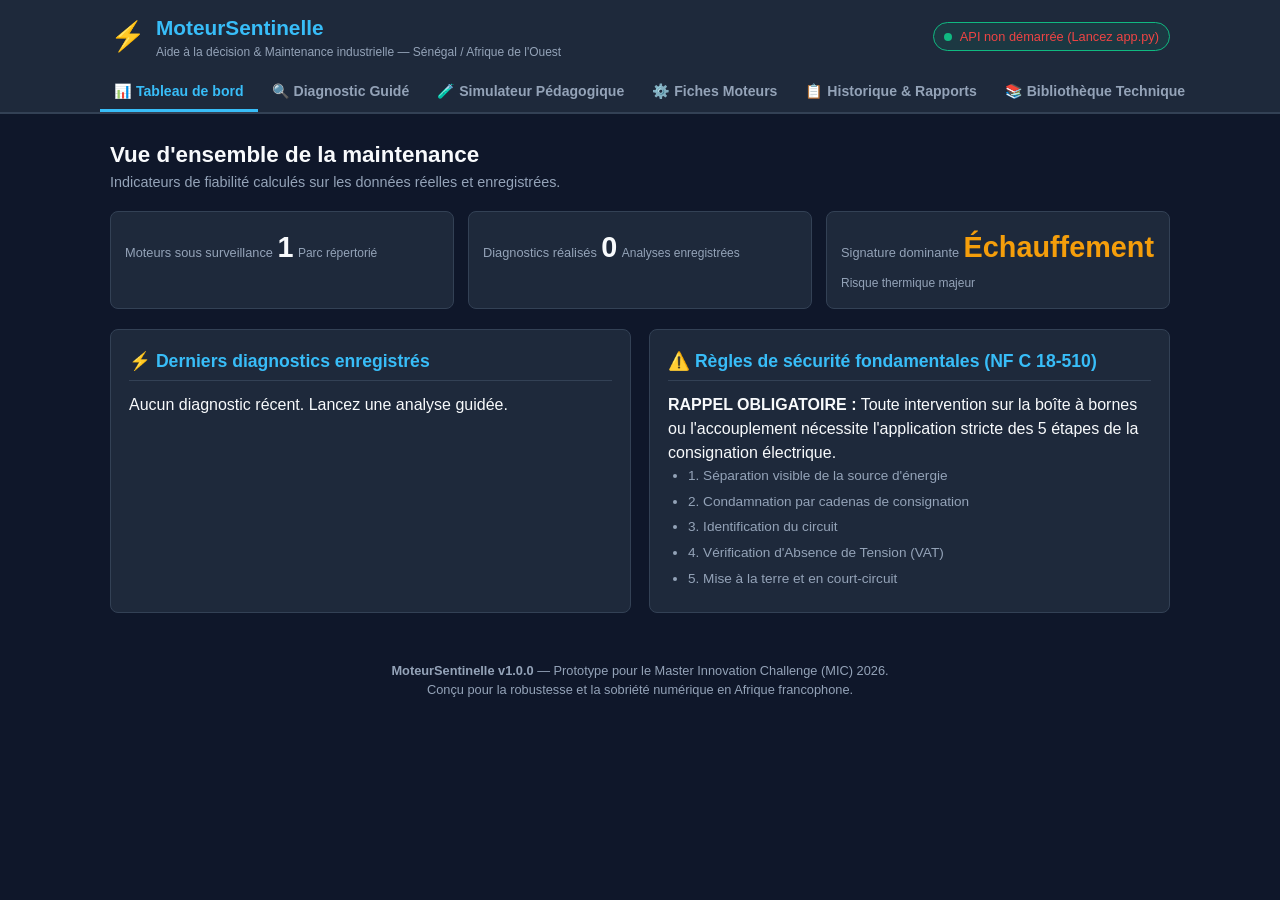
==== frontend/index.html @ 24380b81 "Initial MoteurSentinelle project setup Co-authored-by: Copilot <223556219+Copilot@users.noreply.gith" ====
<!DOCTYPE html>
<html lang="fr">
<head>
    <meta charset="UTF-8">
    <meta name="viewport" content="width=device-width, initial-scale=1.0">
    <title>MoteurSentinelle — Diagnostic Électromécanique & Fiabilité</title>
    <link rel="stylesheet" href="css/style.css">
</head>
<body>
    <header class="app-header">
        <div class="header-container">
            <div class="brand">
                <span class="brand-icon">⚡</span>
                <div class="brand-text">
                    <h1>MoteurSentinelle</h1>
                    <span class="badge-sub">Aide à la décision & Maintenance industrielle — Sénégal / Afrique de l'Ouest</span>
                </div>
            </div>
            <div class="system-status" id="system-status">
                <span class="status-indicator"></span>
                <span id="status-text">Mode Autonome</span>
            </div>
        </div>
        <nav class="nav-bar">
            <button class="nav-btn active" data-tab="tab-dashboard">📊 Tableau de bord</button>
            <button class="nav-btn" data-tab="tab-diagnostic">🔍 Diagnostic Guidé</button>
            <button class="nav-btn" data-tab="tab-simulator">🧪 Simulateur Pédagogique</button>
            <button class="nav-btn" data-tab="tab-motors">⚙️ Fiches Moteurs</button>
            <button class="nav-btn" data-tab="tab-history">📋 Historique & Rapports</button>
            <button class="nav-btn" data-tab="tab-knowledge">📚 Bibliothèque Technique</button>
        </nav>
    </header>

    <main class="main-content">
        <!-- TAB 1 : DASHBOARD -->
        <section id="tab-dashboard" class="tab-pane active">
            <div class="section-title">
                <h2>Vue d'ensemble de la maintenance</h2>
                <p>Indicateurs de fiabilité calculés sur les données réelles et enregistrées.</p>
            </div>
            <div class="kpi-grid">
                <div class="kpi-card">
                    <span class="kpi-title">Moteurs sous surveillance</span>
                    <span class="kpi-value" id="kpi-motors">1</span>
                    <span class="kpi-hint">Parc répertorié</span>
                </div>
                <div class="kpi-card">
                    <span class="kpi-title">Diagnostics réalisés</span>
                    <span class="kpi-value" id="kpi-diags">0</span>
                    <span class="kpi-hint">Analyses enregistrées</span>
                </div>
                <div class="kpi-card alert-card">
                    <span class="kpi-title">Signature dominante</span>
                    <span class="kpi-value kpi-highlight" id="kpi-symptom">Échauffement</span>
                    <span class="kpi-hint">Risque thermique majeur</span>
                </div>
            </div>

            <div class="dashboard-columns">
                <div class="card">
                    <h3>⚡ Derniers diagnostics enregistrés</h3>
                    <div id="dashboard-recent-diags" class="list-container">
                        <p class="empty-state">Aucun diagnostic récent. Lancez une analyse guidée.</p>
                    </div>
                </div>
                <div class="card">
                    <h3>⚠️ Règles de sécurité fondamentales (NF C 18-510)</h3>
                    <div class="safety-banner">
                        <p><strong>RAPPEL OBLIGATOIRE :</strong> Toute intervention sur la boîte à bornes ou l'accouplement nécessite l'application stricte des 5 étapes de la consignation électrique.</p>
                        <ul class="clean-list">
                            <li>1. Séparation visible de la source d'énergie</li>
                            <li>2. Condamnation par cadenas de consignation</li>
                            <li>3. Identification du circuit</li>
                            <li>4. Vérification d'Absence de Tension (VAT)</li>
                            <li>5. Mise à la terre et en court-circuit</li>
                        </ul>
                    </div>
                </div>
            </div>
        </section>

        <!-- TAB 2 : DIAGNOSTIC GUIDÉ -->
        <section id="tab-diagnostic" class="tab-pane">
            <div class="section-title">
                <h2>Parcours de Diagnostic Méthodique</h2>
                <p>Analyse explicable par moteur de règles déterministe.</p>
            </div>

            <div class="card">
                <h3>1. Moteur & Technicien</h3>
                <div class="form-grid">
                    <div class="form-group">
                        <label>Moteur à diagnostiquer :</label>
                        <select id="diag-motor-select" class="form-control">
                            <option value="MOT-SN-001">MOT-SN-001 — Broyeur Principal Rufisque (11 kW - 400V)</option>
                        </select>
                    </div>
                    <div class="form-group">
                        <label>Nom du technicien :</label>
                        <input type="text" id="diag-tech-name" class="form-control" value="Technicien Atelier">
                    </div>
                </div>

                <h3>2. Symptômes directement observés</h3>
                <div class="checkbox-grid">
                    <label class="check-item"><input type="checkbox" name="symptom" value="echauffement_anormal"> 🔥 Échauffement anormal carcasse</label>
                    <label class="check-item"><input type="checkbox" name="symptom" value="vibration_excessive"> 📳 Vibrations anormales</label>
                    <label class="check-item"><input type="checkbox" name="symptom" value="bruit_anormal"> 🔊 Bruit de roulement / frottement</label>
                    <label class="check-item"><input type="checkbox" name="symptom" value="grognement"> ⚡ Grognement électromagnétique (100 Hz)</label>
                    <label class="check-item"><input type="checkbox" name="symptom" value="declenchement_protection"> 🛑 Déclenchement disjoncteur / thermique</label>
                    <label class="check-item"><input type="checkbox" name="symptom" value="odeur_brule"> ♨️ Odeur d'isolant brûlé</label>
                </div>

                <h3>3. Contexte opérationnel</h3>
                <div class="checkbox-grid">
                    <label class="check-item"><input type="checkbox" id="ctx-capot-obstrue"> 💨 Capot / ailettes très empoussiérés</label>
                    <label class="check-item"><input type="checkbox" id="ctx-charge-bloquee"> ⚙️ Point dur sur la machine entraînée</label>
                    <label class="check-item"><input type="checkbox" id="ctx-reseau-instable"> ⚡ Réseau électrique sujet aux baisses de tension</label>
                    <label class="check-item"><input type="checkbox" id="ctx-manque-graissage"> 🛢️ Roulements non graissés depuis > 6 mois</label>
                </div>

                <button type="button" class="btn btn-primary" id="btn-run-diag" style="margin-top:15px;">Lancer l'analyse explicable 🔍</button>
            </div>

            <div id="diagnostic-results-container" class="card hidden">
                <!-- Rempli par JavaScript -->
            </div>
        </section>

        <!-- TAB 3 : SIMULATEUR PÉDAGOGIQUE -->
        <section id="tab-simulator" class="tab-pane">
            <div class="section-title">
                <h2>Simulateur Électromécanique Pédagogique</h2>
                <p>Comprendre la signature physique des pannes courantes. <span class="tag-warning">SIMULÉES — NON ISSUES DE MESURES RÉELLES</span></p>
            </div>

            <div class="simulator-layout">
                <div class="card sim-controls">
                    <h3>Sélection du scénario didactique</h3>
                    <div class="form-group">
                        <label for="sim-scenario-select">Scénario de panne :</label>
                        <select id="sim-scenario-select" class="form-control">
                            <option value="nominal">1. Fonctionnement Nominal Normal</option>
                            <option value="surcharge">2. Surcharge Mécanique Progressive</option>
                            <option value="ventilation">3. Défaut de Ventilation / Encrassement</option>
                            <option value="roulement">4. Dégradation Mécanique de Roulement</option>
                            <option value="desequilibre">5. Déséquilibre de Tension Triphasée</option>
                        </select>
                    </div>
                    <button type="button" class="btn btn-primary btn-block" id="btn-simulate">Exécuter la simulation</button>
                </div>

                <div class="card sim-outputs">
                    <h3>Indicateurs Physiques Didactiques</h3>
                    <div class="metrics-row">
                        <div class="metric-box">
                            <span class="metric-label">Courant de ligne</span>
                            <span class="metric-val" id="sim-val-current">-- A</span>
                        </div>
                        <div class="metric-box">
                            <span class="metric-label">Vitesse rotorique</span>
                            <span class="metric-val" id="sim-val-speed">-- tr/min</span>
                        </div>
                        <div class="metric-box">
                            <span class="metric-label">Température carcasse</span>
                            <span class="metric-val" id="sim-val-temp">-- °C</span>
                        </div>
                        <div class="metric-box">
                            <span class="metric-label">Vibration globale RMS</span>
                            <span class="metric-val" id="sim-val-vib">-- mm/s</span>
                        </div>
                    </div>
                    <div class="sim-explanation-box">
                        <h4>Interprétation Pédagogique</h4>
                        <p id="sim-explanation-text">Sélectionnez un scénario pour visualiser le comportement électromécanique attendu.</p>
                    </div>
                </div>
            </div>
        </section>

        <!-- TAB 4 : FICHES MOTEURS -->
        <section id="tab-motors" class="tab-pane">
            <div class="section-title">
                <h2>Fiches Techniques Moteurs</h2>
                <p>Inventaire du parc électromécanique et caractéristiques de plaque signalétique.</p>
            </div>
            <div class="card">
                <h3>Parc moteurs enregistré</h3>
                <div id="motors-list-container" class="table-responsive"></div>
            </div>
        </section>

        <!-- TAB 5 : HISTORIQUE -->
        <section id="tab-history" class="tab-pane">
            <div class="section-title">
                <h2>Historique des Diagnostics & Rapports Techniques</h2>
                <p>Traçabilité des anomalies et génération de fiches imprimables.</p>
            </div>
            <div class="card">
                <div id="history-table-container" class="table-responsive"></div>
            </div>
        </section>

        <!-- TAB 6 : BIBLIOTHÈQUE TECHNIQUE -->
        <section id="tab-knowledge" class="tab-pane">
            <div class="section-title">
                <h2>Bibliothèque Technique & Didactique</h2>
                <p>Guides de maintenance, sécurité et diagnostic des moteurs asynchrones triphasés.</p>
            </div>
            <div class="knowledge-grid">
                <div class="knowledge-card">
                    <span class="knowledge-tag">Sécurité Électrique</span>
                    <h4>Consignation en 5 Étapes (NF C 18-510)</h4>
                    <p>Procédure obligatoire : 1. Séparation, 2. Condamnation par cadenas, 3. Identification, 4. VAT avec vérificateur normalisé, 5. Mise à la terre.</p>
                </div>
                <div class="knowledge-card">
                    <span class="knowledge-tag">Diagnostic Thermique</span>
                    <h4>Échauffement & Classes d'Isolation</h4>
                    <p>Classe F : échauffement admissible de 105 K. Toute hausse de 10°C au-delà de la limite divise par deux la durée de vie du vernis isolant.</p>
                </div>
                <div class="knowledge-card">
                    <span class="knowledge-tag">Analyse Vibratoire</span>
                    <h4>Norme ISO 10816-3</h4>
                    <p>Pour moteurs 15 à 75 kW sur massif rigide : Zone A (<1.4 mm/s), Zone B (bon, 1.4 à 2.8 mm/s), Zone C (alerte, 2.8 à 4.5 mm/s), Zone D (danger, >4.5 mm/s).</p>
                </div>
            </div>
        </section>
    </main>

    <footer class="app-footer">
        <p><strong>MoteurSentinelle v1.0.0</strong> — Prototype pour le Master Innovation Challenge (MIC) 2026.</p>
        <p>Conçu pour la robustesse et la sobriété numérique en Afrique francophone.</p>
    </footer>

    <script src="js/api.js"></script>
    <script src="js/app.js"></script>
</body>
</html>
---- frontend/css/style.css ----
:root {
    --bg-primary: #0f172a;
    --bg-secondary: #1e293b;
    --border-color: #334155;
    --text-primary: #f8fafc;
    --text-secondary: #94a3b8;
    --accent-blue: #38bdf8;
    --accent-warning: #f59e0b;
    --accent-danger: #ef4444;
    --accent-success: #10b981;
}

* { box-sizing: border-box; margin: 0; padding: 0; font-family: -apple-system, BlinkMacSystemFont, "Segoe UI", Roboto, sans-serif; }

body {
    background-color: var(--bg-primary);
    color: var(--text-primary);
    line-height: 1.5;
    padding-bottom: 40px;
}

.app-header {
    background-color: var(--bg-secondary);
    border-bottom: 2px solid var(--border-color);
    position: sticky;
    top: 0;
    z-index: 100;
}

.header-container {
    max-width: 1100px;
    margin: 0 auto;
    padding: 12px 20px;
    display: flex;
    justify-content: space-between;
    align-items: center;
}

.brand { display: flex; align-items: center; gap: 10px; }
.brand-icon { font-size: 1.8rem; }
.brand-text h1 { font-size: 1.3rem; color: var(--accent-blue); }
.badge-sub { font-size: 0.75rem; color: var(--text-secondary); display: block; }

.system-status {
    display: flex;
    align-items: center;
    gap: 8px;
    font-size: 0.8rem;
    background: rgba(16, 185, 129, 0.1);
    color: var(--accent-success);
    padding: 4px 10px;
    border-radius: 20px;
    border: 1px solid var(--accent-success);
}
.status-indicator { width: 8px; height: 8px; border-radius: 50%; background: var(--accent-success); }

.nav-bar { max-width: 1100px; margin: 0 auto; display: flex; overflow-x: auto; padding: 0 10px; }
.nav-btn {
    background: none; border: none; color: var(--text-secondary); padding: 10px 14px;
    font-size: 0.88rem; font-weight: 600; cursor: pointer; white-space: nowrap;
    border-bottom: 3px solid transparent; transition: all 0.2s;
}
.nav-btn.active { color: var(--accent-blue); border-bottom-color: var(--accent-blue); }

.main-content { max-width: 1100px; margin: 24px auto; padding: 0 20px; }
.tab-pane { display: none; }
.tab-pane.active { display: block; }

.section-title { margin-bottom: 18px; }
.section-title h2 { font-size: 1.4rem; color: var(--text-primary); }
.section-title p { color: var(--text-secondary); font-size: 0.9rem; }

.card {
    background-color: var(--bg-secondary);
    border: 1px solid var(--border-color);
    border-radius: 8px;
    padding: 18px;
    margin-bottom: 18px;
}
.card h3 {
    font-size: 1.1rem; margin-bottom: 12px; color: var(--accent-blue);
    border-bottom: 1px solid var(--border-color); padding-bottom: 6px;
}

.kpi-grid { display: grid; grid-template-columns: repeat(auto-fit, minmax(200px, 1fr)); gap: 14px; margin-bottom: 20px; }
.kpi-card { background: var(--bg-secondary); border: 1px solid var(--border-color); border-radius: 8px; padding: 14px; }
.kpi-title { font-size: 0.8rem; color: var(--text-secondary); }
.kpi-value { font-size: 1.8rem; font-weight: 700; color: var(--text-primary); margin: 4px 0; }
.kpi-highlight { color: var(--accent-warning); }
.kpi-hint { font-size: 0.75rem; color: var(--text-secondary); }

.dashboard-columns { display: grid; grid-template-columns: 1fr 1fr; gap: 18px; }
@media (max-width: 768px) { .dashboard-columns { grid-template-columns: 1fr; } }

.clean-list { margin-left: 20px; font-size: 0.85rem; color: var(--text-secondary); line-height: 1.6; }
.clean-list li { margin-bottom: 4px; }

.form-grid { display: grid; grid-template-columns: 1fr 1fr; gap: 14px; }
.form-group { margin-bottom: 14px; }
.form-group label { display: block; margin-bottom: 4px; font-size: 0.85rem; color: var(--text-primary); }
.form-control {
    width: 100%; padding: 8px 10px; background: var(--bg-primary);
    border: 1px solid var(--border-color); border-radius: 6px; color: #fff; font-size: 0.9rem;
}

.checkbox-grid { display: grid; grid-template-columns: repeat(auto-fit, minmax(240px, 1fr)); gap: 10px; margin: 12px 0; }
.check-item {
    display: flex; align-items: center; gap: 8px; background: var(--bg-primary);
    padding: 8px 12px; border-radius: 6px; border: 1px solid var(--border-color); cursor: pointer; font-size: 0.88rem;
}

.btn {
    padding: 9px 16px; font-size: 0.88rem; font-weight: 600; border-radius: 6px;
    border: none; cursor: pointer; transition: 0.2s;
}
.btn-primary { background: var(--accent-blue); color: #000; }
.btn-primary:hover { background: #0284c7; }
.btn-block { width: 100%; }

.safety-alert-box {
    background: rgba(239, 68, 68, 0.15); border: 1px solid var(--accent-danger);
    border-radius: 6px; padding: 12px; margin-bottom: 12px;
}
.safety-alert-box h4 { color: var(--accent-danger); margin-bottom: 4px; }

.hypothesis-card {
    background: var(--bg-primary); border-left: 4px solid var(--accent-blue);
    border-radius: 6px; padding: 14px; margin-bottom: 12px;
}
.hyp-header { display: flex; justify-content: space-between; align-items: center; margin-bottom: 6px; }
.hyp-title { font-size: 1rem; font-weight: 700; color: var(--accent-blue); }
.hyp-score { background: rgba(56, 189, 248, 0.15); color: var(--accent-blue); padding: 3px 6px; border-radius: 4px; font-size: 0.75rem; font-weight: 600; }

.simulator-layout { display: grid; grid-template-columns: 1fr 1.2fr; gap: 18px; }
@media (max-width: 800px) { .simulator-layout { grid-template-columns: 1fr; } }
.tag-warning { background: rgba(245, 158, 11, 0.2); color: var(--accent-warning); padding: 2px 6px; border-radius: 4px; font-size: 0.75rem; font-weight: 600; }

.metrics-row { display: grid; grid-template-columns: 1fr 1fr; gap: 10px; margin-bottom: 14px; }
.metric-box { background: var(--bg-primary); border: 1px solid var(--border-color); border-radius: 6px; padding: 10px; text-align: center; }
.metric-label { font-size: 0.75rem; color: var(--text-secondary); display: block; }
.metric-val { font-size: 1.2rem; font-weight: 700; color: var(--accent-blue); }

.sim-explanation-box { background: var(--bg-primary); border-radius: 6px; padding: 12px; font-size: 0.88rem; border: 1px solid var(--border-color); }

.table-responsive { overflow-x: auto; }
table { width: 100%; border-collapse: collapse; font-size: 0.88rem; }
th, td { padding: 9px 12px; text-align: left; border-bottom: 1px solid var(--border-color); }
th { background: var(--bg-primary); color: var(--text-secondary); }

.knowledge-grid { display: grid; grid-template-columns: repeat(auto-fit, minmax(260px, 1fr)); gap: 14px; }
.knowledge-card { background: var(--bg-secondary); border: 1px solid var(--border-color); border-radius: 8px; padding: 14px; }
.knowledge-tag { font-size: 0.7rem; background: var(--border-color); padding: 2px 6px; border-radius: 4px; display: inline-block; margin-bottom: 6px; }

.hidden { display: none; }
.app-footer { text-align: center; font-size: 0.8rem; color: var(--text-secondary); margin-top: 30px; }
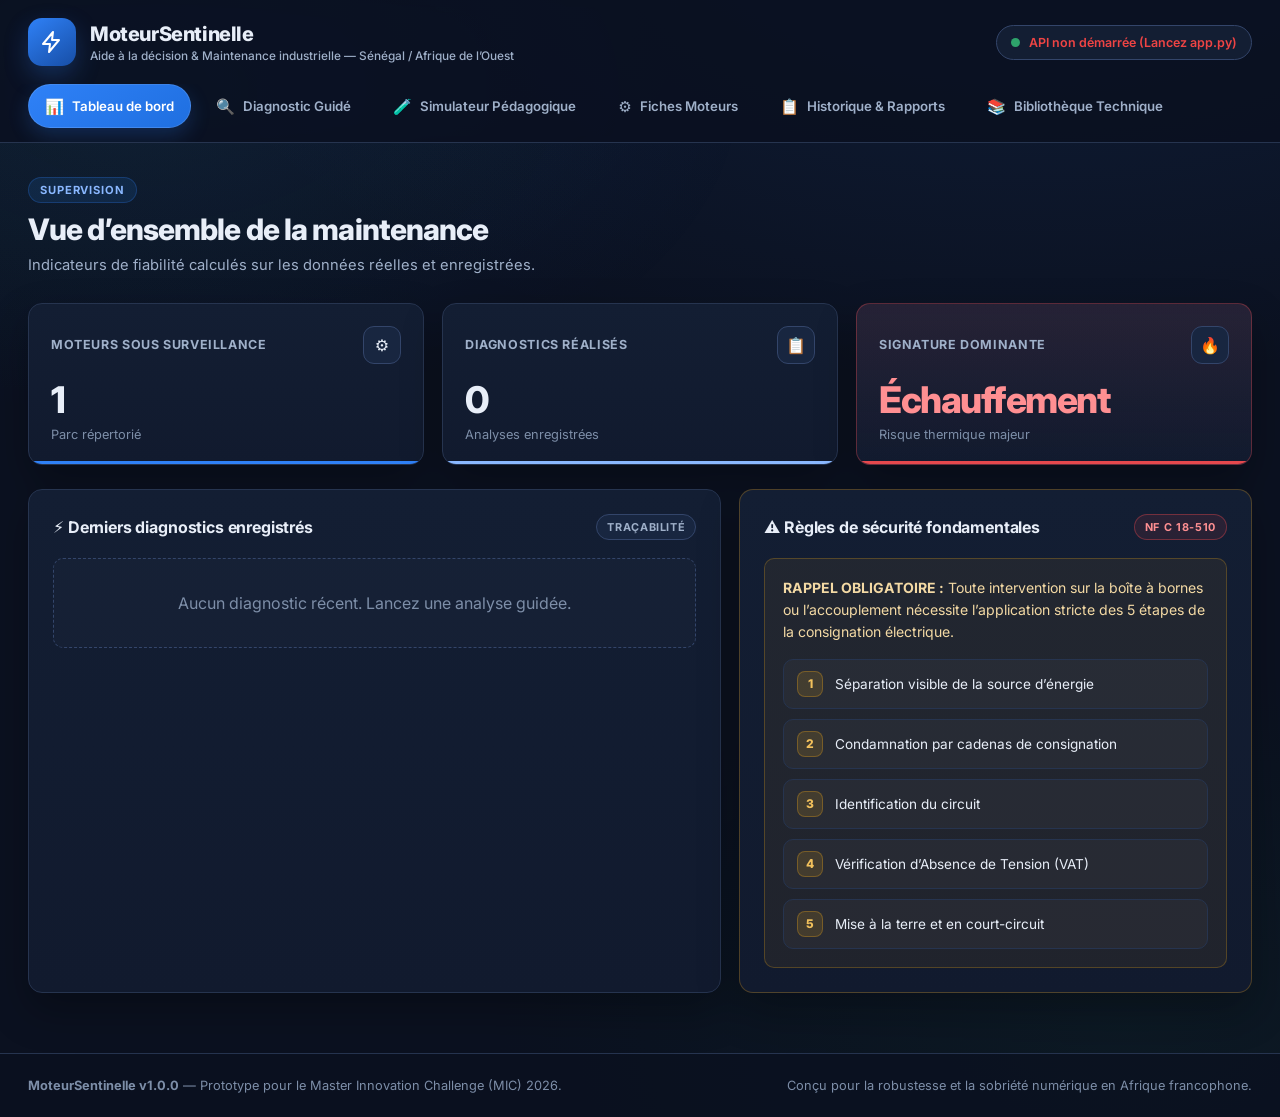
==== commit b987eeec: "Apply refreshed frontend page design Co-authored-by: Copilot <223556219+Copilot@users.noreply.github" ====
--- a/frontend/index.html
+++ b/frontend/index.html
@@ -4,235 +4,448 @@
     <meta charset="UTF-8">
     <meta name="viewport" content="width=device-width, initial-scale=1.0">
     <title>MoteurSentinelle — Diagnostic Électromécanique & Fiabilité</title>
+
+    <link rel="preconnect" href="https://fonts.googleapis.com">
+    <link rel="preconnect" href="https://fonts.gstatic.com" crossorigin>
+    <link href="https://fonts.googleapis.com/css2?family=Inter:wght@400;500;600;700;800&family=JetBrains+Mono:wght@500;600&display=swap" rel="stylesheet">
+
     <link rel="stylesheet" href="css/style.css">
 </head>
 <body>
-    <header class="app-header">
-        <div class="header-container">
-            <div class="brand">
-                <span class="brand-icon">⚡</span>
-                <div class="brand-text">
-                    <h1>MoteurSentinelle</h1>
-                    <span class="badge-sub">Aide à la décision & Maintenance industrielle — Sénégal / Afrique de l'Ouest</span>
-                </div>
-            </div>
-            <div class="system-status" id="system-status">
-                <span class="status-indicator"></span>
-                <span id="status-text">Mode Autonome</span>
-            </div>
-        </div>
-        <nav class="nav-bar">
-            <button class="nav-btn active" data-tab="tab-dashboard">📊 Tableau de bord</button>
-            <button class="nav-btn" data-tab="tab-diagnostic">🔍 Diagnostic Guidé</button>
-            <button class="nav-btn" data-tab="tab-simulator">🧪 Simulateur Pédagogique</button>
-            <button class="nav-btn" data-tab="tab-motors">⚙️ Fiches Moteurs</button>
-            <button class="nav-btn" data-tab="tab-history">📋 Historique & Rapports</button>
-            <button class="nav-btn" data-tab="tab-knowledge">📚 Bibliothèque Technique</button>
-        </nav>
-    </header>
-
-    <main class="main-content">
-        <!-- TAB 1 : DASHBOARD -->
-        <section id="tab-dashboard" class="tab-pane active">
-            <div class="section-title">
-                <h2>Vue d'ensemble de la maintenance</h2>
+
+<header class="app-header">
+    <div class="header-container">
+
+        <div class="brand">
+            <div class="brand-icon">
+                <svg viewBox="0 0 24 24" fill="none" stroke="currentColor"
+                     stroke-width="2" stroke-linecap="round" stroke-linejoin="round">
+                    <path d="M13 2 3 14h7l-1 8 10-12h-7l1-8z"/>
+                </svg>
+            </div>
+
+            <div class="brand-text">
+                <h1>MoteurSentinelle</h1>
+                <span class="badge-sub">
+                    Aide à la décision & Maintenance industrielle — Sénégal / Afrique de l’Ouest
+                </span>
+            </div>
+        </div>
+
+        <div class="system-status" id="system-status">
+            <span class="status-indicator"></span>
+            <span id="status-text">Mode Autonome</span>
+        </div>
+
+    </div>
+
+    <nav class="nav-bar">
+        <button class="nav-btn active" data-tab="tab-dashboard">
+            <span class="nav-icon">📊</span> Tableau de bord
+        </button>
+
+        <button class="nav-btn" data-tab="tab-diagnostic">
+            <span class="nav-icon">🔍</span> Diagnostic Guidé
+        </button>
+
+        <button class="nav-btn" data-tab="tab-simulator">
+            <span class="nav-icon">🧪</span> Simulateur Pédagogique
+        </button>
+
+        <button class="nav-btn" data-tab="tab-motors">
+            <span class="nav-icon">⚙️</span> Fiches Moteurs
+        </button>
+
+        <button class="nav-btn" data-tab="tab-history">
+            <span class="nav-icon">📋</span> Historique & Rapports
+        </button>
+
+        <button class="nav-btn" data-tab="tab-knowledge">
+            <span class="nav-icon">📚</span> Bibliothèque Technique
+        </button>
+    </nav>
+</header>
+
+<main class="main-content">
+
+    <!-- DASHBOARD -->
+    <section id="tab-dashboard" class="tab-pane active">
+        <div class="section-title">
+            <div>
+                <span class="section-eyebrow">Supervision</span>
+                <h2>Vue d’ensemble de la maintenance</h2>
                 <p>Indicateurs de fiabilité calculés sur les données réelles et enregistrées.</p>
             </div>
-            <div class="kpi-grid">
-                <div class="kpi-card">
+        </div>
+
+        <div class="kpi-grid">
+            <article class="kpi-card">
+                <div class="kpi-head">
                     <span class="kpi-title">Moteurs sous surveillance</span>
-                    <span class="kpi-value" id="kpi-motors">1</span>
-                    <span class="kpi-hint">Parc répertorié</span>
-                </div>
-                <div class="kpi-card">
+                    <span class="kpi-icon neutral">⚙️</span>
+                </div>
+                <span class="kpi-value" id="kpi-motors">1</span>
+                <span class="kpi-hint">Parc répertorié</span>
+                <div class="kpi-bar neutral"></div>
+            </article>
+
+            <article class="kpi-card">
+                <div class="kpi-head">
                     <span class="kpi-title">Diagnostics réalisés</span>
-                    <span class="kpi-value" id="kpi-diags">0</span>
-                    <span class="kpi-hint">Analyses enregistrées</span>
-                </div>
-                <div class="kpi-card alert-card">
+                    <span class="kpi-icon info">📋</span>
+                </div>
+                <span class="kpi-value" id="kpi-diags">0</span>
+                <span class="kpi-hint">Analyses enregistrées</span>
+                <div class="kpi-bar info"></div>
+            </article>
+
+            <article class="kpi-card alert-card">
+                <div class="kpi-head">
                     <span class="kpi-title">Signature dominante</span>
-                    <span class="kpi-value kpi-highlight" id="kpi-symptom">Échauffement</span>
-                    <span class="kpi-hint">Risque thermique majeur</span>
-                </div>
-            </div>
-
-            <div class="dashboard-columns">
-                <div class="card">
+                    <span class="kpi-icon danger">🔥</span>
+                </div>
+                <span class="kpi-value kpi-highlight" id="kpi-symptom">Échauffement</span>
+                <span class="kpi-hint">Risque thermique majeur</span>
+                <div class="kpi-bar danger"></div>
+            </article>
+        </div>
+
+        <div class="dashboard-columns">
+            <article class="card">
+                <div class="card-head">
                     <h3>⚡ Derniers diagnostics enregistrés</h3>
-                    <div id="dashboard-recent-diags" class="list-container">
-                        <p class="empty-state">Aucun diagnostic récent. Lancez une analyse guidée.</p>
-                    </div>
-                </div>
-                <div class="card">
-                    <h3>⚠️ Règles de sécurité fondamentales (NF C 18-510)</h3>
-                    <div class="safety-banner">
-                        <p><strong>RAPPEL OBLIGATOIRE :</strong> Toute intervention sur la boîte à bornes ou l'accouplement nécessite l'application stricte des 5 étapes de la consignation électrique.</p>
-                        <ul class="clean-list">
-                            <li>1. Séparation visible de la source d'énergie</li>
-                            <li>2. Condamnation par cadenas de consignation</li>
-                            <li>3. Identification du circuit</li>
-                            <li>4. Vérification d'Absence de Tension (VAT)</li>
-                            <li>5. Mise à la terre et en court-circuit</li>
-                        </ul>
-                    </div>
-                </div>
-            </div>
-        </section>
-
-        <!-- TAB 2 : DIAGNOSTIC GUIDÉ -->
-        <section id="tab-diagnostic" class="tab-pane">
-            <div class="section-title">
+                    <span class="card-tag">Traçabilité</span>
+                </div>
+
+                <div id="dashboard-recent-diags" class="list-container">
+                    <p class="empty-state">
+                        Aucun diagnostic récent. Lancez une analyse guidée.
+                    </p>
+                </div>
+            </article>
+
+            <article class="card safety-card">
+                <div class="card-head">
+                    <h3>⚠️ Règles de sécurité fondamentales</h3>
+                    <span class="card-tag danger">NF C 18-510</span>
+                </div>
+
+                <div class="safety-banner">
+                    <p>
+                        <strong>RAPPEL OBLIGATOIRE :</strong>
+                        Toute intervention sur la boîte à bornes ou l’accouplement nécessite
+                        l’application stricte des 5 étapes de la consignation électrique.
+                    </p>
+
+                    <ol class="safety-steps">
+                        <li><span class="step-number">1</span><span>Séparation visible de la source d’énergie</span></li>
+                        <li><span class="step-number">2</span><span>Condamnation par cadenas de consignation</span></li>
+                        <li><span class="step-number">3</span><span>Identification du circuit</span></li>
+                        <li><span class="step-number">4</span><span>Vérification d’Absence de Tension (VAT)</span></li>
+                        <li><span class="step-number">5</span><span>Mise à la terre et en court-circuit</span></li>
+                    </ol>
+                </div>
+            </article>
+        </div>
+    </section>
+
+    <!-- DIAGNOSTIC -->
+    <section id="tab-diagnostic" class="tab-pane">
+        <div class="section-title">
+            <div>
+                <span class="section-eyebrow">Analyse technique</span>
                 <h2>Parcours de Diagnostic Méthodique</h2>
                 <p>Analyse explicable par moteur de règles déterministe.</p>
             </div>
-
-            <div class="card">
+        </div>
+
+        <article class="card diagnostic-card">
+            <div class="card-head">
                 <h3>1. Moteur & Technicien</h3>
-                <div class="form-grid">
-                    <div class="form-group">
-                        <label>Moteur à diagnostiquer :</label>
-                        <select id="diag-motor-select" class="form-control">
-                            <option value="MOT-SN-001">MOT-SN-001 — Broyeur Principal Rufisque (11 kW - 400V)</option>
-                        </select>
+                <span class="card-tag">Identification</span>
+            </div>
+
+            <div class="form-grid">
+                <div class="form-group">
+                    <label for="diag-motor-select">Moteur à diagnostiquer</label>
+                    <select id="diag-motor-select" class="form-control">
+                        <option value="MOT-SN-001">
+                            MOT-SN-001 — Broyeur Principal Rufisque (11 kW - 400V)
+                        </option>
+                    </select>
+                </div>
+
+                <div class="form-group">
+                    <label for="diag-tech-name">Nom du technicien</label>
+                    <input type="text" id="diag-tech-name" class="form-control"
+                           value="Technicien Atelier">
+                </div>
+            </div>
+
+            <div class="form-divider"></div>
+
+            <div class="card-head">
+                <h3>2. Symptômes directement observés</h3>
+                <span class="card-tag warning">Entrées terrain</span>
+            </div>
+
+            <div class="checkbox-grid">
+                <label class="check-item">
+                    <input type="checkbox" name="symptom" value="echauffement_anormal">
+                    <span class="check-box"></span>
+                    <span class="check-label">🔥 Échauffement anormal carcasse</span>
+                </label>
+
+                <label class="check-item">
+                    <input type="checkbox" name="symptom" value="vibration_excessive">
+                    <span class="check-box"></span>
+                    <span class="check-label">📳 Vibrations anormales</span>
+                </label>
+
+                <label class="check-item">
+                    <input type="checkbox" name="symptom" value="bruit_anormal">
+                    <span class="check-box"></span>
+                    <span class="check-label">🔊 Bruit de roulement / frottement</span>
+                </label>
+
+                <label class="check-item">
+                    <input type="checkbox" name="symptom" value="grognement">
+                    <span class="check-box"></span>
+                    <span class="check-label">⚡ Grognement électromagnétique (100 Hz)</span>
+                </label>
+
+                <label class="check-item">
+                    <input type="checkbox" name="symptom" value="declenchement_protection">
+                    <span class="check-box"></span>
+                    <span class="check-label">🛑 Déclenchement disjoncteur / thermique</span>
+                </label>
+
+                <label class="check-item">
+                    <input type="checkbox" name="symptom" value="odeur_brule">
+                    <span class="check-box"></span>
+                    <span class="check-label">♨️ Odeur d’isolant brûlé</span>
+                </label>
+            </div>
+
+            <div class="form-divider"></div>
+
+            <div class="card-head">
+                <h3>3. Contexte opérationnel</h3>
+                <span class="card-tag">Conditions d’exploitation</span>
+            </div>
+
+            <div class="checkbox-grid">
+                <label class="check-item">
+                    <input type="checkbox" id="ctx-capot-obstrue">
+                    <span class="check-box"></span>
+                    <span class="check-label">💨 Capot / ailettes très empoussiérés</span>
+                </label>
+
+                <label class="check-item">
+                    <input type="checkbox" id="ctx-charge-bloquee">
+                    <span class="check-box"></span>
+                    <span class="check-label">⚙️ Point dur sur la machine entraînée</span>
+                </label>
+
+                <label class="check-item">
+                    <input type="checkbox" id="ctx-reseau-instable">
+                    <span class="check-box"></span>
+                    <span class="check-label">⚡ Réseau électrique sujet aux baisses de tension</span>
+                </label>
+
+                <label class="check-item">
+                    <input type="checkbox" id="ctx-manque-graissage">
+                    <span class="check-box"></span>
+                    <span class="check-label">🛢️ Roulements non graissés depuis &gt; 6 mois</span>
+                </label>
+            </div>
+
+            <div class="form-actions">
+                <button type="button" class="btn btn-primary btn-lg" id="btn-run-diag">
+                    Lancer l’analyse explicable <span class="btn-icon">🔍</span>
+                </button>
+            </div>
+        </article>
+
+        <div id="diagnostic-results-container" class="card hidden"></div>
+    </section>
+
+    <!-- SIMULATEUR -->
+    <section id="tab-simulator" class="tab-pane">
+        <div class="section-title">
+            <div>
+                <span class="section-eyebrow">Formation technique</span>
+                <h2>Simulateur Électromécanique Pédagogique</h2>
+                <p>
+                    Comprendre la signature physique des pannes courantes.
+                    <span class="tag-warning">SIMULÉES — NON ISSUES DE MESURES RÉELLES</span>
+                </p>
+            </div>
+        </div>
+
+        <div class="simulator-layout">
+            <article class="card sim-controls">
+                <div class="card-head">
+                    <h3>Sélection du scénario didactique</h3>
+                    <span class="card-tag">Simulation</span>
+                </div>
+
+                <div class="form-group">
+                    <label for="sim-scenario-select">Scénario de panne</label>
+                    <select id="sim-scenario-select" class="form-control">
+                        <option value="nominal">1. Fonctionnement Nominal Normal</option>
+                        <option value="surcharge">2. Surcharge Mécanique Progressive</option>
+                        <option value="ventilation">3. Défaut de Ventilation / Encrassement</option>
+                        <option value="roulement">4. Dégradation Mécanique de Roulement</option>
+                        <option value="desequilibre">5. Déséquilibre de Tension Triphasée</option>
+                    </select>
+                </div>
+
+                <button type="button" class="btn btn-primary btn-block btn-lg" id="btn-simulate">
+                    Exécuter la simulation <span class="btn-icon">▶</span>
+                </button>
+
+                <div class="sim-note">
+                    Les valeurs affichées sont destinées à l’apprentissage et à la compréhension
+                    des signatures de défauts.
+                </div>
+            </article>
+
+            <article class="card sim-outputs">
+                <div class="card-head">
+                    <h3>Indicateurs Physiques Didactiques</h3>
+                    <span class="card-tag mono">Lecture instrumentée</span>
+                </div>
+
+                <div class="metrics-row">
+                    <div class="metric-box">
+                        <span class="metric-label">Courant de ligne</span>
+                        <span class="metric-val" id="sim-val-current">-- A</span>
                     </div>
-                    <div class="form-group">
-                        <label>Nom du technicien :</label>
-                        <input type="text" id="diag-tech-name" class="form-control" value="Technicien Atelier">
+
+                    <div class="metric-box">
+                        <span class="metric-label">Vitesse rotorique</span>
+                        <span class="metric-val" id="sim-val-speed">-- tr/min</span>
                     </div>
-                </div>
-
-                <h3>2. Symptômes directement observés</h3>
-                <div class="checkbox-grid">
-                    <label class="check-item"><input type="checkbox" name="symptom" value="echauffement_anormal"> 🔥 Échauffement anormal carcasse</label>
-                    <label class="check-item"><input type="checkbox" name="symptom" value="vibration_excessive"> 📳 Vibrations anormales</label>
-                    <label class="check-item"><input type="checkbox" name="symptom" value="bruit_anormal"> 🔊 Bruit de roulement / frottement</label>
-                    <label class="check-item"><input type="checkbox" name="symptom" value="grognement"> ⚡ Grognement électromagnétique (100 Hz)</label>
-                    <label class="check-item"><input type="checkbox" name="symptom" value="declenchement_protection"> 🛑 Déclenchement disjoncteur / thermique</label>
-                    <label class="check-item"><input type="checkbox" name="symptom" value="odeur_brule"> ♨️ Odeur d'isolant brûlé</label>
-                </div>
-
-                <h3>3. Contexte opérationnel</h3>
-                <div class="checkbox-grid">
-                    <label class="check-item"><input type="checkbox" id="ctx-capot-obstrue"> 💨 Capot / ailettes très empoussiérés</label>
-                    <label class="check-item"><input type="checkbox" id="ctx-charge-bloquee"> ⚙️ Point dur sur la machine entraînée</label>
-                    <label class="check-item"><input type="checkbox" id="ctx-reseau-instable"> ⚡ Réseau électrique sujet aux baisses de tension</label>
-                    <label class="check-item"><input type="checkbox" id="ctx-manque-graissage"> 🛢️ Roulements non graissés depuis > 6 mois</label>
-                </div>
-
-                <button type="button" class="btn btn-primary" id="btn-run-diag" style="margin-top:15px;">Lancer l'analyse explicable 🔍</button>
-            </div>
-
-            <div id="diagnostic-results-container" class="card hidden">
-                <!-- Rempli par JavaScript -->
-            </div>
-        </section>
-
-        <!-- TAB 3 : SIMULATEUR PÉDAGOGIQUE -->
-        <section id="tab-simulator" class="tab-pane">
-            <div class="section-title">
-                <h2>Simulateur Électromécanique Pédagogique</h2>
-                <p>Comprendre la signature physique des pannes courantes. <span class="tag-warning">SIMULÉES — NON ISSUES DE MESURES RÉELLES</span></p>
-            </div>
-
-            <div class="simulator-layout">
-                <div class="card sim-controls">
-                    <h3>Sélection du scénario didactique</h3>
-                    <div class="form-group">
-                        <label for="sim-scenario-select">Scénario de panne :</label>
-                        <select id="sim-scenario-select" class="form-control">
-                            <option value="nominal">1. Fonctionnement Nominal Normal</option>
-                            <option value="surcharge">2. Surcharge Mécanique Progressive</option>
-                            <option value="ventilation">3. Défaut de Ventilation / Encrassement</option>
-                            <option value="roulement">4. Dégradation Mécanique de Roulement</option>
-                            <option value="desequilibre">5. Déséquilibre de Tension Triphasée</option>
-                        </select>
+
+                    <div class="metric-box">
+                        <span class="metric-label">Température carcasse</span>
+                        <span class="metric-val" id="sim-val-temp">-- °C</span>
                     </div>
-                    <button type="button" class="btn btn-primary btn-block" id="btn-simulate">Exécuter la simulation</button>
-                </div>
-
-                <div class="card sim-outputs">
-                    <h3>Indicateurs Physiques Didactiques</h3>
-                    <div class="metrics-row">
-                        <div class="metric-box">
-                            <span class="metric-label">Courant de ligne</span>
-                            <span class="metric-val" id="sim-val-current">-- A</span>
-                        </div>
-                        <div class="metric-box">
-                            <span class="metric-label">Vitesse rotorique</span>
-                            <span class="metric-val" id="sim-val-speed">-- tr/min</span>
-                        </div>
-                        <div class="metric-box">
-                            <span class="metric-label">Température carcasse</span>
-                            <span class="metric-val" id="sim-val-temp">-- °C</span>
-                        </div>
-                        <div class="metric-box">
-                            <span class="metric-label">Vibration globale RMS</span>
-                            <span class="metric-val" id="sim-val-vib">-- mm/s</span>
-                        </div>
+
+                    <div class="metric-box">
+                        <span class="metric-label">Vibration globale RMS</span>
+                        <span class="metric-val" id="sim-val-vib">-- mm/s</span>
                     </div>
-                    <div class="sim-explanation-box">
-                        <h4>Interprétation Pédagogique</h4>
-                        <p id="sim-explanation-text">Sélectionnez un scénario pour visualiser le comportement électromécanique attendu.</p>
-                    </div>
-                </div>
-            </div>
-        </section>
-
-        <!-- TAB 4 : FICHES MOTEURS -->
-        <section id="tab-motors" class="tab-pane">
-            <div class="section-title">
+                </div>
+
+                <div class="sim-explanation-box">
+                    <h4>Interprétation Pédagogique</h4>
+                    <p id="sim-explanation-text">
+                        Sélectionnez un scénario pour visualiser le comportement
+                        électromécanique attendu.
+                    </p>
+                </div>
+            </article>
+        </div>
+    </section>
+
+    <!-- MOTEURS -->
+    <section id="tab-motors" class="tab-pane">
+        <div class="section-title">
+            <div>
+                <span class="section-eyebrow">Parc équipement</span>
                 <h2>Fiches Techniques Moteurs</h2>
                 <p>Inventaire du parc électromécanique et caractéristiques de plaque signalétique.</p>
             </div>
-            <div class="card">
+        </div>
+
+        <article class="card">
+            <div class="card-head">
                 <h3>Parc moteurs enregistré</h3>
-                <div id="motors-list-container" class="table-responsive"></div>
-            </div>
-        </section>
-
-        <!-- TAB 5 : HISTORIQUE -->
-        <section id="tab-history" class="tab-pane">
-            <div class="section-title">
+                <span class="card-tag">Inventaire</span>
+            </div>
+
+            <div id="motors-list-container" class="table-responsive"></div>
+        </article>
+    </section>
+
+    <!-- HISTORIQUE -->
+    <section id="tab-history" class="tab-pane">
+        <div class="section-title">
+            <div>
+                <span class="section-eyebrow">Traçabilité</span>
                 <h2>Historique des Diagnostics & Rapports Techniques</h2>
                 <p>Traçabilité des anomalies et génération de fiches imprimables.</p>
             </div>
-            <div class="card">
-                <div id="history-table-container" class="table-responsive"></div>
-            </div>
-        </section>
-
-        <!-- TAB 6 : BIBLIOTHÈQUE TECHNIQUE -->
-        <section id="tab-knowledge" class="tab-pane">
-            <div class="section-title">
+        </div>
+
+        <article class="card">
+            <div class="card-head">
+                <h3>Registre des interventions</h3>
+                <span class="card-tag">Historique</span>
+            </div>
+
+            <div id="history-table-container" class="table-responsive"></div>
+        </article>
+    </section>
+
+    <!-- BIBLIOTHÈQUE -->
+    <section id="tab-knowledge" class="tab-pane">
+        <div class="section-title">
+            <div>
+                <span class="section-eyebrow">Base de connaissances</span>
                 <h2>Bibliothèque Technique & Didactique</h2>
                 <p>Guides de maintenance, sécurité et diagnostic des moteurs asynchrones triphasés.</p>
             </div>
-            <div class="knowledge-grid">
-                <div class="knowledge-card">
-                    <span class="knowledge-tag">Sécurité Électrique</span>
-                    <h4>Consignation en 5 Étapes (NF C 18-510)</h4>
-                    <p>Procédure obligatoire : 1. Séparation, 2. Condamnation par cadenas, 3. Identification, 4. VAT avec vérificateur normalisé, 5. Mise à la terre.</p>
-                </div>
-                <div class="knowledge-card">
-                    <span class="knowledge-tag">Diagnostic Thermique</span>
-                    <h4>Échauffement & Classes d'Isolation</h4>
-                    <p>Classe F : échauffement admissible de 105 K. Toute hausse de 10°C au-delà de la limite divise par deux la durée de vie du vernis isolant.</p>
-                </div>
-                <div class="knowledge-card">
-                    <span class="knowledge-tag">Analyse Vibratoire</span>
-                    <h4>Norme ISO 10816-3</h4>
-                    <p>Pour moteurs 15 à 75 kW sur massif rigide : Zone A (<1.4 mm/s), Zone B (bon, 1.4 à 2.8 mm/s), Zone C (alerte, 2.8 à 4.5 mm/s), Zone D (danger, >4.5 mm/s).</p>
-                </div>
-            </div>
-        </section>
-    </main>
-
-    <footer class="app-footer">
-        <p><strong>MoteurSentinelle v1.0.0</strong> — Prototype pour le Master Innovation Challenge (MIC) 2026.</p>
+        </div>
+
+        <div class="knowledge-grid">
+            <article class="knowledge-card">
+                <span class="knowledge-tag safety">Sécurité Électrique</span>
+                <h4>Consignation en 5 Étapes (NF C 18-510)</h4>
+                <p>
+                    Procédure obligatoire : 1. Séparation, 2. Condamnation par cadenas,
+                    3. Identification, 4. VAT avec vérificateur normalisé, 5. Mise à la terre.
+                </p>
+            </article>
+
+            <article class="knowledge-card">
+                <span class="knowledge-tag thermal">Diagnostic Thermique</span>
+                <h4>Échauffement & Classes d’Isolation</h4>
+                <p>
+                    Classe F : échauffement admissible de 105 K. Toute hausse de 10°C au-delà
+                    de la limite divise par deux la durée de vie du vernis isolant.
+                </p>
+            </article>
+
+            <article class="knowledge-card">
+                <span class="knowledge-tag vibration">Analyse Vibratoire</span>
+                <h4>Norme ISO 10816-3</h4>
+                <p>
+                    Pour moteurs 15 à 75 kW sur massif rigide : Zone A (&lt;1.4 mm/s),
+                    Zone B (bon, 1.4 à 2.8 mm/s), Zone C (alerte, 2.8 à 4.5 mm/s),
+                    Zone D (danger, &gt;4.5 mm/s).
+                </p>
+            </article>
+        </div>
+    </section>
+
+</main>
+
+<footer class="app-footer">
+    <div class="footer-container">
+        <p>
+            <strong>MoteurSentinelle v1.0.0</strong>
+            — Prototype pour le Master Innovation Challenge (MIC) 2026.
+        </p>
         <p>Conçu pour la robustesse et la sobriété numérique en Afrique francophone.</p>
-    </footer>
-
-    <script src="js/api.js"></script>
-    <script src="js/app.js"></script>
+    </div>
+</footer>
+
+<script src="js/api.js"></script>
+<script src="js/app.js"></script>
+<script src="js/animations.js"></script>
+
 </body>
-</html>
+</html>
--- a/frontend/css/style.css
+++ b/frontend/css/style.css
@@ -1,155 +1,1256 @@
+/* =========================================
+   MOTEURSENTINELLE — DESIGN SYSTEM INDUSTRIEL
+   ========================================= */
+
 :root {
-    --bg-primary: #0f172a;
-    --bg-secondary: #1e293b;
-    --border-color: #334155;
-    --text-primary: #f8fafc;
-    --text-secondary: #94a3b8;
-    --accent-blue: #38bdf8;
-    --accent-warning: #f59e0b;
-    --accent-danger: #ef4444;
-    --accent-success: #10b981;
-}
-
-* { box-sizing: border-box; margin: 0; padding: 0; font-family: -apple-system, BlinkMacSystemFont, "Segoe UI", Roboto, sans-serif; }
+    --bg: #0b1120;
+    --bg-soft: #111a2e;
+    --surface: #131e33;
+    --surface-2: #182640;
+    --border: #26344f;
+    --border-strong: #33456a;
+
+    --text: #e8eef8;
+    --text-muted: #9fb0c9;
+    --text-soft: #7d8ea8;
+
+    --primary: #2f81f7;
+    --primary-dark: #1f6fe0;
+    --success: #2ea36b;
+    --warning: #d99a1b;
+    --danger: #e5484d;
+
+    --radius: 14px;
+    --radius-sm: 10px;
+    --shadow: 0 18px 40px rgba(0, 0, 0, .28);
+
+    --motion-fast: 160ms;
+    --motion-base: 260ms;
+    --motion-slow: 420ms;
+    --ease-out: cubic-bezier(.22, 1, .36, 1);
+    --ease-spring: cubic-bezier(.34, 1.56, .64, 1);
+}
+
+* {
+    box-sizing: border-box;
+}
+
+html {
+    scroll-behavior: smooth;
+}
 
 body {
-    background-color: var(--bg-primary);
-    color: var(--text-primary);
-    line-height: 1.5;
-    padding-bottom: 40px;
-}
-
+    margin: 0;
+    min-height: 100vh;
+    background:
+        radial-gradient(900px 500px at 80% -10%, rgba(47, 129, 247, .12), transparent),
+        radial-gradient(700px 400px at 0% 0%, rgba(46, 163, 107, .07), transparent),
+        var(--bg);
+    color: var(--text);
+    font-family: "Inter", system-ui, -apple-system, BlinkMacSystemFont, sans-serif;
+    -webkit-font-smoothing: antialiased;
+    animation: appEnter .55s var(--ease-out) both;
+}
+
+body::before {
+    content: "";
+    position: fixed;
+    inset: 0;
+    background:
+        radial-gradient(600px 350px at 12% 8%, rgba(47, 129, 247, .08), transparent),
+        radial-gradient(700px 400px at 88% 92%, rgba(46, 163, 107, .06), transparent);
+    pointer-events: none;
+    z-index: -1;
+    animation: ambientShift 14s ease-in-out infinite alternate;
+}
+
+@keyframes appEnter {
+    from { opacity: 0; transform: translateY(10px); }
+    to { opacity: 1; transform: none; }
+}
+
+@keyframes ambientShift {
+    from { opacity: .75; transform: scale(1); }
+    to { opacity: 1; transform: scale(1.04); }
+}
+
+/* HEADER */
 .app-header {
-    background-color: var(--bg-secondary);
-    border-bottom: 2px solid var(--border-color);
     position: sticky;
     top: 0;
-    z-index: 100;
+    z-index: 50;
+    background: rgba(11, 17, 32, .88);
+    backdrop-filter: blur(14px);
+    border-bottom: 1px solid var(--border);
+    animation: headerSlide .5s var(--ease-out) both;
+}
+
+@keyframes headerSlide {
+    from { opacity: 0; transform: translateY(-14px); }
+    to { opacity: 1; transform: none; }
 }
 
 .header-container {
-    max-width: 1100px;
-    margin: 0 auto;
-    padding: 12px 20px;
-    display: flex;
-    justify-content: space-between;
-    align-items: center;
-}
-
-.brand { display: flex; align-items: center; gap: 10px; }
-.brand-icon { font-size: 1.8rem; }
-.brand-text h1 { font-size: 1.3rem; color: var(--accent-blue); }
-.badge-sub { font-size: 0.75rem; color: var(--text-secondary); display: block; }
-
-.system-status {
+    max-width: 1440px;
+    margin: auto;
+    padding: 18px 28px;
     display: flex;
     align-items: center;
+    justify-content: space-between;
+    gap: 24px;
+}
+
+.brand {
+    display: flex;
+    align-items: center;
+    gap: 14px;
+}
+
+.brand-icon {
+    position: relative;
+    width: 48px;
+    height: 48px;
+    display: grid;
+    place-items: center;
+    border-radius: 14px;
+    color: #fff;
+    background: linear-gradient(145deg, var(--primary), #174ea6);
+    box-shadow: 0 10px 24px rgba(47, 129, 247, .25);
+    animation: brandPulse 3.6s ease-in-out infinite;
+}
+
+.brand-icon::after {
+    content: "";
+    position: absolute;
+    inset: -6px;
+    border-radius: 18px;
+    border: 1px solid rgba(47, 129, 247, .35);
+    opacity: 0;
+    animation: brandRing 3.6s ease-out infinite;
+    pointer-events: none;
+}
+
+.brand-icon svg {
+    width: 24px;
+    height: 24px;
+}
+
+@keyframes brandPulse {
+    0%, 100% { box-shadow: 0 10px 24px rgba(47, 129, 247, .25); }
+    50% { box-shadow: 0 14px 34px rgba(47, 129, 247, .45); }
+}
+
+@keyframes brandRing {
+    0% { opacity: .55; transform: scale(.94); }
+    70%, 100% { opacity: 0; transform: scale(1.12); }
+}
+
+.brand-text h1 {
+    margin: 0;
+    font-size: 1.25rem;
+    font-weight: 800;
+    letter-spacing: -.02em;
+}
+
+.badge-sub {
+    display: block;
+    margin-top: 3px;
+    font-size: .74rem;
+    color: var(--text-muted);
+    font-weight: 500;
+}
+
+.system-status {
+    display: inline-flex;
+    align-items: center;
+    gap: 9px;
+    padding: 9px 14px;
+    border-radius: 999px;
+    border: 1px solid var(--border-strong);
+    background: var(--surface);
+    font-size: .78rem;
+    font-weight: 600;
+    color: var(--text-muted);
+}
+
+.status-indicator {
+    width: 9px;
+    height: 9px;
+    border-radius: 50%;
+    background: var(--success);
+    animation: statusBreath 2.2s ease-in-out infinite;
+}
+
+@keyframes statusBreath {
+    0%, 100% {
+        box-shadow: 0 0 0 4px rgba(46, 163, 107, .14);
+        transform: scale(1);
+    }
+    50% {
+        box-shadow: 0 0 0 7px rgba(46, 163, 107, .06);
+        transform: scale(1.08);
+    }
+}
+
+/* NAVIGATION */
+.nav-bar {
+    max-width: 1440px;
+    margin: auto;
+    padding: 0 28px 14px;
+    display: flex;
     gap: 8px;
-    font-size: 0.8rem;
-    background: rgba(16, 185, 129, 0.1);
-    color: var(--accent-success);
-    padding: 4px 10px;
-    border-radius: 20px;
-    border: 1px solid var(--accent-success);
-}
-.status-indicator { width: 8px; height: 8px; border-radius: 50%; background: var(--accent-success); }
-
-.nav-bar { max-width: 1100px; margin: 0 auto; display: flex; overflow-x: auto; padding: 0 10px; }
+    overflow-x: auto;
+    scrollbar-width: none;
+}
+
+.nav-bar::-webkit-scrollbar {
+    display: none;
+}
+
 .nav-btn {
-    background: none; border: none; color: var(--text-secondary); padding: 10px 14px;
-    font-size: 0.88rem; font-weight: 600; cursor: pointer; white-space: nowrap;
-    border-bottom: 3px solid transparent; transition: all 0.2s;
-}
-.nav-btn.active { color: var(--accent-blue); border-bottom-color: var(--accent-blue); }
-
-.main-content { max-width: 1100px; margin: 24px auto; padding: 0 20px; }
-.tab-pane { display: none; }
-.tab-pane.active { display: block; }
-
-.section-title { margin-bottom: 18px; }
-.section-title h2 { font-size: 1.4rem; color: var(--text-primary); }
-.section-title p { color: var(--text-secondary); font-size: 0.9rem; }
-
+    position: relative;
+    flex: 0 0 auto;
+    display: inline-flex;
+    align-items: center;
+    gap: 8px;
+    padding: 10px 16px;
+    min-height: 44px;
+    border: 1px solid transparent;
+    border-radius: 999px;
+    background: transparent;
+    color: var(--text-muted);
+    font: inherit;
+    font-size: .83rem;
+    font-weight: 600;
+    cursor: pointer;
+    overflow: hidden;
+    transition:
+        transform var(--motion-fast) var(--ease-out),
+        color var(--motion-fast) ease,
+        background var(--motion-fast) ease,
+        border-color var(--motion-fast) ease,
+        box-shadow var(--motion-base) var(--ease-out);
+}
+
+.nav-btn::before {
+    content: "";
+    position: absolute;
+    inset: 0;
+    background: linear-gradient(
+        120deg,
+        transparent 20%,
+        rgba(255, 255, 255, .14) 50%,
+        transparent 80%
+    );
+    transform: translateX(-120%);
+    transition: transform .65s var(--ease-out);
+}
+
+.nav-btn:hover::before {
+    transform: translateX(120%);
+}
+
+.nav-btn:hover {
+    color: var(--text);
+    background: var(--surface);
+    border-color: var(--border);
+    transform: translateY(-2px);
+}
+
+.nav-btn:active {
+    transform: translateY(0) scale(.97);
+}
+
+.nav-btn.active {
+    color: #fff;
+    background: linear-gradient(145deg, var(--primary), var(--primary-dark));
+    border-color: rgba(255, 255, 255, .12);
+    box-shadow: 0 8px 20px rgba(47, 129, 247, .22);
+    animation: navActivate .35s var(--ease-spring) both;
+}
+
+@keyframes navActivate {
+    0% { transform: scale(.96); }
+    60% { transform: scale(1.03); }
+    100% { transform: scale(1); }
+}
+
+.nav-icon {
+    font-size: .95rem;
+}
+
+/* LAYOUT */
+.main-content {
+    max-width: 1440px;
+    margin: auto;
+    padding: 34px 28px 60px;
+}
+
+.tab-pane {
+    display: none;
+}
+
+.tab-pane.active {
+    display: block;
+    animation: sectionReveal .45s var(--ease-out) both;
+}
+
+@keyframes sectionReveal {
+    from {
+        opacity: 0;
+        transform: translateY(16px) scale(.995);
+        filter: blur(3px);
+    }
+    to {
+        opacity: 1;
+        transform: none;
+        filter: blur(0);
+    }
+}
+
+.section-title {
+    display: flex;
+    align-items: flex-end;
+    justify-content: space-between;
+    gap: 20px;
+    margin-bottom: 26px;
+}
+
+.section-eyebrow {
+    display: inline-block;
+    margin-bottom: 8px;
+    padding: 5px 11px;
+    border-radius: 999px;
+    background: rgba(47, 129, 247, .12);
+    border: 1px solid rgba(47, 129, 247, .25);
+    color: #8ab8ff;
+    font-size: .7rem;
+    font-weight: 700;
+    letter-spacing: .08em;
+    text-transform: uppercase;
+}
+
+.section-title h2 {
+    margin: 0 0 7px;
+    font-size: clamp(1.45rem, 2.4vw, 1.85rem);
+    font-weight: 800;
+    letter-spacing: -.03em;
+}
+
+.section-title p {
+    margin: 0;
+    max-width: 760px;
+    color: var(--text-muted);
+    font-size: .92rem;
+    line-height: 1.55;
+}
+
+/* CARTES */
 .card {
-    background-color: var(--bg-secondary);
-    border: 1px solid var(--border-color);
+    background: linear-gradient(180deg, var(--surface), var(--bg-soft));
+    border: 1px solid var(--border);
+    border-radius: var(--radius);
+    padding: 24px;
+    box-shadow: var(--shadow);
+    animation: cardRise .55s var(--ease-out) both;
+    transition:
+        transform var(--motion-base) var(--ease-out),
+        border-color var(--motion-base) ease,
+        box-shadow var(--motion-base) var(--ease-out);
+}
+
+.card:hover {
+    transform: translateY(-4px);
+    border-color: var(--border-strong);
+    box-shadow:
+        0 22px 48px rgba(0, 0, 0, .34),
+        0 0 0 1px rgba(47, 129, 247, .12),
+        0 0 34px rgba(47, 129, 247, .08);
+}
+
+@keyframes cardRise {
+    from { opacity: 0; transform: translateY(22px); }
+    to { opacity: 1; transform: none; }
+}
+
+.card-head {
+    display: flex;
+    align-items: center;
+    justify-content: space-between;
+    gap: 16px;
+    margin-bottom: 18px;
+}
+
+.card-head h3 {
+    margin: 0;
+    font-size: 1rem;
+    font-weight: 700;
+    letter-spacing: -.01em;
+}
+
+.card-tag {
+    padding: 5px 10px;
+    border-radius: 999px;
+    border: 1px solid var(--border-strong);
+    background: var(--surface-2);
+    color: var(--text-muted);
+    font-size: .68rem;
+    font-weight: 700;
+    letter-spacing: .06em;
+    text-transform: uppercase;
+    white-space: nowrap;
+}
+
+.card-tag.warning {
+    color: #f2c15c;
+    border-color: rgba(217, 154, 27, .4);
+    background: rgba(217, 154, 27, .1);
+}
+
+.card-tag.danger {
+    color: #ff8f92;
+    border-color: rgba(229, 72, 77, .4);
+    background: rgba(229, 72, 77, .1);
+}
+
+.card-tag.mono {
+    font-family: "JetBrains Mono", monospace;
+}
+
+/* KPI */
+.kpi-grid {
+    display: grid;
+    grid-template-columns: repeat(3, minmax(0, 1fr));
+    gap: 18px;
+    margin-bottom: 24px;
+}
+
+.kpi-card {
+    position: relative;
+    overflow: hidden;
+    padding: 22px;
+    border-radius: var(--radius);
+    border: 1px solid var(--border);
+    background: linear-gradient(180deg, var(--surface), var(--bg-soft));
+    box-shadow: var(--shadow);
+    animation: cardRise .55s var(--ease-out) both;
+    transition:
+        transform var(--motion-base) var(--ease-out),
+        border-color var(--motion-base) ease,
+        box-shadow var(--motion-base) var(--ease-out);
+}
+
+.kpi-card:hover {
+    transform: translateY(-4px);
+    border-color: var(--border-strong);
+    box-shadow:
+        0 22px 48px rgba(0, 0, 0, .34),
+        0 0 0 1px rgba(47, 129, 247, .12);
+}
+
+.kpi-card:nth-child(1) { animation-delay: .05s; }
+.kpi-card:nth-child(2) { animation-delay: .13s; }
+.kpi-card:nth-child(3) { animation-delay: .21s; }
+
+.kpi-head {
+    display: flex;
+    align-items: center;
+    justify-content: space-between;
+    gap: 12px;
+    margin-bottom: 16px;
+}
+
+.kpi-title {
+    font-size: .78rem;
+    font-weight: 700;
+    letter-spacing: .05em;
+    text-transform: uppercase;
+    color: var(--text-muted);
+}
+
+.kpi-icon {
+    width: 38px;
+    height: 38px;
+    display: grid;
+    place-items: center;
+    border-radius: 11px;
+    font-size: 1rem;
+    background: var(--surface-2);
+    border: 1px solid var(--border-strong);
+}
+
+.kpi-icon.info { color: #8ab8ff; }
+.kpi-icon.danger { color: #ff8f92; animation: dangerPulse 2.4s ease-in-out infinite; }
+
+@keyframes dangerPulse {
+    0%, 100% {
+        transform: scale(1);
+        box-shadow: 0 0 0 0 rgba(229, 72, 77, .22);
+    }
+    50% {
+        transform: scale(1.06);
+        box-shadow: 0 0 0 8px rgba(229, 72, 77, 0);
+    }
+}
+
+.kpi-value {
+    display: block;
+    font-size: clamp(1.8rem, 3vw, 2.3rem);
+    font-weight: 800;
+    letter-spacing: -.04em;
+    line-height: 1.1;
+    animation: kpiValueIn .6s var(--ease-out) .22s both;
+}
+
+@keyframes kpiValueIn {
+    from {
+        opacity: 0;
+        transform: translateY(10px) scale(.96);
+        filter: blur(4px);
+    }
+    to {
+        opacity: 1;
+        transform: none;
+        filter: blur(0);
+    }
+}
+
+.kpi-value.kpi-highlight {
+    color: #ff8f92;
+}
+
+.kpi-hint {
+    display: block;
+    margin-top: 7px;
+    color: var(--text-soft);
+    font-size: .8rem;
+}
+
+.kpi-bar {
+    position: absolute;
+    left: 0;
+    right: 0;
+    bottom: 0;
+    height: 3px;
+    transform-origin: left center;
+    animation: barGrow .9s var(--ease-out) .35s both;
+}
+
+@keyframes barGrow {
+    from { transform: scaleX(0); }
+    to { transform: scaleX(1); }
+}
+
+.kpi-bar.neutral { background: var(--primary); }
+.kpi-bar.info { background: #8ab8ff; }
+.kpi-bar.danger { background: var(--danger); }
+
+.alert-card {
+    border-color: rgba(229, 72, 77, .35);
+    background:
+        linear-gradient(180deg, rgba(229, 72, 77, .09), transparent),
+        linear-gradient(180deg, var(--surface), var(--bg-soft));
+    animation:
+        cardRise .55s var(--ease-out) both,
+        alertGlow 3.2s ease-in-out 1s infinite;
+}
+
+@keyframes alertGlow {
+    0%, 100% {
+        box-shadow:
+            0 18px 40px rgba(0, 0, 0, .28),
+            0 0 0 1px rgba(229, 72, 77, .16);
+    }
+    50% {
+        box-shadow:
+            0 18px 44px rgba(0, 0, 0, .32),
+            0 0 0 1px rgba(229, 72, 77, .3),
+            0 0 30px rgba(229, 72, 77, .12);
+    }
+}
+
+/* GRILLES */
+.dashboard-columns {
+    display: grid;
+    grid-template-columns: 1.15fr .85fr;
+    gap: 18px;
+}
+
+.dashboard-columns .card:nth-child(1) { animation-delay: .18s; }
+.dashboard-columns .card:nth-child(2) { animation-delay: .26s; }
+
+.list-container {
+    min-height: 180px;
+}
+
+.empty-state {
+    margin: 0;
+    padding: 34px 20px;
+    text-align: center;
+    color: var(--text-soft);
+    border: 1px dashed var(--border-strong);
+    border-radius: var(--radius-sm);
+    background: rgba(255, 255, 255, .015);
+}
+
+/* SÉCURITÉ */
+.safety-card {
+    border-color: rgba(217, 154, 27, .3);
+}
+
+.safety-banner {
+    padding: 18px;
+    border-radius: var(--radius-sm);
+    border: 1px solid rgba(217, 154, 27, .28);
+    background: rgba(217, 154, 27, .08);
+}
+
+.safety-banner p {
+    margin: 0 0 16px;
+    font-size: .88rem;
+    line-height: 1.55;
+    color: #f3d9a4;
+}
+
+.safety-steps {
+    list-style: none;
+    margin: 0;
+    padding: 0;
+    display: grid;
+    gap: 10px;
+}
+
+.safety-steps li {
+    display: flex;
+    align-items: center;
+    gap: 12px;
+    padding: 11px 13px;
+    border-radius: var(--radius-sm);
+    background: rgba(255, 255, 255, .03);
+    border: 1px solid var(--border);
+    font-size: .85rem;
+    color: var(--text);
+    animation: safetyStepIn .45s var(--ease-out) both;
+    transition:
+        transform var(--motion-fast) var(--ease-out),
+        border-color var(--motion-fast) ease;
+}
+
+.safety-steps li:hover {
+    transform: translateX(4px);
+    border-color: rgba(217, 154, 27, .4);
+}
+
+.safety-steps li:nth-child(1) { animation-delay: .1s; }
+.safety-steps li:nth-child(2) { animation-delay: .18s; }
+.safety-steps li:nth-child(3) { animation-delay: .26s; }
+.safety-steps li:nth-child(4) { animation-delay: .34s; }
+.safety-steps li:nth-child(5) { animation-delay: .42s; }
+
+@keyframes safetyStepIn {
+    from { opacity: 0; transform: translateX(-12px); }
+    to { opacity: 1; transform: none; }
+}
+
+.step-number {
+    flex: 0 0 auto;
+    width: 26px;
+    height: 26px;
+    display: grid;
+    place-items: center;
     border-radius: 8px;
+    background: rgba(217, 154, 27, .16);
+    border: 1px solid rgba(217, 154, 27, .35);
+    color: #f2c15c;
+    font-size: .75rem;
+    font-weight: 800;
+}
+
+/* FORMULAIRES */
+.form-grid {
+    display: grid;
+    grid-template-columns: repeat(2, minmax(0, 1fr));
+    gap: 18px;
+}
+
+.form-group {
+    display: flex;
+    flex-direction: column;
+    gap: 8px;
+}
+
+.form-group label {
+    font-size: .78rem;
+    font-weight: 700;
+    letter-spacing: .04em;
+    text-transform: uppercase;
+    color: var(--text-muted);
+}
+
+.form-control {
+    width: 100%;
+    min-height: 46px;
+    padding: 12px 14px;
+    border-radius: var(--radius-sm);
+    border: 1px solid var(--border-strong);
+    background: #0d1526;
+    color: var(--text);
+    font: inherit;
+    font-size: .9rem;
+    transition:
+        border-color var(--motion-fast) ease,
+        box-shadow var(--motion-fast) ease,
+        background var(--motion-fast) ease,
+        transform var(--motion-fast) var(--ease-out);
+}
+
+.form-control:hover {
+    border-color: var(--border-strong);
+}
+
+.form-control:focus {
+    outline: none;
+    transform: translateY(-1px);
+    border-color: var(--primary);
+    box-shadow:
+        0 0 0 3px rgba(47, 129, 247, .18),
+        0 10px 24px rgba(47, 129, 247, .1);
+}
+
+.form-divider {
+    height: 1px;
+    margin: 24px 0;
+    background: var(--border);
+}
+
+.checkbox-grid {
+    display: grid;
+    grid-template-columns: repeat(2, minmax(0, 1fr));
+    gap: 12px;
+}
+
+.check-item {
+    position: relative;
+    display: flex;
+    align-items: center;
+    gap: 12px;
+    padding: 14px;
+    min-height: 48px;
+    border-radius: var(--radius-sm);
+    border: 1px solid var(--border);
+    background: rgba(255, 255, 255, .02);
+    cursor: pointer;
+    transition:
+        transform var(--motion-fast) var(--ease-out),
+        border-color var(--motion-fast) ease,
+        background var(--motion-fast) ease,
+        box-shadow var(--motion-base) var(--ease-out);
+}
+
+.check-item:hover {
+    transform: translateY(-2px);
+    border-color: var(--border-strong);
+    background: rgba(255, 255, 255, .04);
+}
+
+.check-item:active {
+    transform: scale(.985);
+}
+
+.check-item input {
+    position: absolute;
+    opacity: 0;
+    pointer-events: none;
+}
+
+.check-box {
+    flex: 0 0 auto;
+    width: 20px;
+    height: 20px;
+    border-radius: 6px;
+    border: 1.5px solid var(--border-strong);
+    background: #0d1526;
+    position: relative;
+    transition:
+        background var(--motion-fast) ease,
+        border-color var(--motion-fast) ease,
+        transform var(--motion-fast) var(--ease-spring);
+}
+
+.check-item input:checked + .check-box {
+    background: var(--primary);
+    border-color: var(--primary);
+    animation: checkPop .28s var(--ease-spring) both;
+}
+
+@keyframes checkPop {
+    0% { transform: scale(.8); }
+    55% { transform: scale(1.14); }
+    100% { transform: scale(1); }
+}
+
+.check-item input:checked + .check-box::after {
+    content: "";
+    position: absolute;
+    left: 6px;
+    top: 2px;
+    width: 5px;
+    height: 10px;
+    border-right: 2px solid #fff;
+    border-bottom: 2px solid #fff;
+    transform: rotate(45deg);
+}
+
+.check-item:has(input:checked) {
+    border-color: rgba(47, 129, 247, .5);
+    background: rgba(47, 129, 247, .08);
+    animation: selectedCard .3s var(--ease-out) both;
+    box-shadow: 0 8px 22px rgba(47, 129, 247, .1);
+}
+
+@keyframes selectedCard {
+    from { transform: scale(.99); }
+    to { transform: scale(1); }
+}
+
+.check-label {
+    font-size: .87rem;
+    font-weight: 500;
+    line-height: 1.35;
+}
+
+.form-actions {
+    margin-top: 26px;
+    display: flex;
+    justify-content: flex-end;
+}
+
+/* BOUTONS */
+.btn {
+    position: relative;
+    display: inline-flex;
+    align-items: center;
+    justify-content: center;
+    gap: 9px;
+    border: none;
+    border-radius: var(--radius-sm);
+    cursor: pointer;
+    font: inherit;
+    font-weight: 700;
+    overflow: hidden;
+    transition:
+        transform var(--motion-fast) var(--ease-out),
+        box-shadow var(--motion-base) var(--ease-out),
+        filter var(--motion-fast) ease;
+}
+
+.btn::after {
+    content: "";
+    position: absolute;
+    top: 0;
+    left: -80%;
+    width: 55%;
+    height: 100%;
+    background: linear-gradient(
+        100deg,
+        transparent,
+        rgba(255, 255, 255, .22),
+        transparent
+    );
+    transform: skewX(-18deg);
+    transition: left .7s var(--ease-out);
+}
+
+.btn:hover::after {
+    left: 130%;
+}
+
+.btn:hover {
+    transform: translateY(-2px);
+}
+
+.btn:active {
+    transform: translateY(0) scale(.97);
+    filter: brightness(.96);
+}
+
+.btn-primary {
+    padding: 12px 20px;
+    color: #fff;
+    background: linear-gradient(145deg, var(--primary), var(--primary-dark));
+    animation: buttonGlow 3.4s ease-in-out infinite;
+}
+
+@keyframes buttonGlow {
+    0%, 100% { box-shadow: 0 10px 24px rgba(47, 129, 247, .22); }
+    50% { box-shadow: 0 14px 34px rgba(47, 129, 247, .34); }
+}
+
+.btn-lg {
+    min-height: 48px;
+    font-size: .92rem;
+}
+
+.btn-block {
+    width: 100%;
+}
+
+.btn-icon {
+    font-size: .95rem;
+}
+
+/* SIMULATEUR */
+.simulator-layout {
+    display: grid;
+    grid-template-columns: .8fr 1.2fr;
+    gap: 18px;
+    align-items: start;
+}
+
+.simulator-layout .card:nth-child(1) { animation-delay: .1s; }
+.simulator-layout .card:nth-child(2) { animation-delay: .2s; }
+
+.sim-note {
+    margin-top: 16px;
+    padding: 13px 14px;
+    border-radius: var(--radius-sm);
+    border: 1px dashed var(--border-strong);
+    color: var(--text-soft);
+    font-size: .78rem;
+    line-height: 1.5;
+}
+
+.metrics-row {
+    display: grid;
+    grid-template-columns: repeat(4, minmax(0, 1fr));
+    gap: 12px;
+    margin-bottom: 20px;
+}
+
+.metric-box {
+    padding: 16px;
+    border-radius: var(--radius-sm);
+    border: 1px solid var(--border);
+    background: #0d1526;
+    animation: metricIn .5s var(--ease-out) both;
+    transition:
+        transform var(--motion-base) var(--ease-out),
+        border-color var(--motion-base) ease,
+        box-shadow var(--motion-base) var(--ease-out);
+}
+
+.metric-box:nth-child(1) { animation-delay: .08s; }
+.metric-box:nth-child(2) { animation-delay: .16s; }
+.metric-box:nth-child(3) { animation-delay: .24s; }
+.metric-box:nth-child(4) { animation-delay: .32s; }
+
+@keyframes metricIn {
+    from { opacity: 0; transform: translateY(14px); }
+    to { opacity: 1; transform: none; }
+}
+
+.metric-box:hover {
+    transform: translateY(-3px);
+    border-color: rgba(47, 129, 247, .45);
+    box-shadow: 0 14px 30px rgba(47, 129, 247, .12);
+}
+
+.metric-label {
+    display: block;
+    margin-bottom: 10px;
+    color: var(--text-soft);
+    font-size: .7rem;
+    font-weight: 700;
+    letter-spacing: .05em;
+    text-transform: uppercase;
+}
+
+.metric-val {
+    display: block;
+    font-family: "JetBrains Mono", monospace;
+    font-size: 1.15rem;
+    font-weight: 600;
+    color: var(--text);
+    transition:
+        color var(--motion-base) ease,
+        text-shadow var(--motion-base) ease;
+}
+
+.metric-val:hover {
+    color: #8ab8ff;
+    text-shadow: 0 0 18px rgba(138, 184, 255, .35);
+}
+
+.sim-explanation-box {
     padding: 18px;
-    margin-bottom: 18px;
-}
-.card h3 {
-    font-size: 1.1rem; margin-bottom: 12px; color: var(--accent-blue);
-    border-bottom: 1px solid var(--border-color); padding-bottom: 6px;
-}
-
-.kpi-grid { display: grid; grid-template-columns: repeat(auto-fit, minmax(200px, 1fr)); gap: 14px; margin-bottom: 20px; }
-.kpi-card { background: var(--bg-secondary); border: 1px solid var(--border-color); border-radius: 8px; padding: 14px; }
-.kpi-title { font-size: 0.8rem; color: var(--text-secondary); }
-.kpi-value { font-size: 1.8rem; font-weight: 700; color: var(--text-primary); margin: 4px 0; }
-.kpi-highlight { color: var(--accent-warning); }
-.kpi-hint { font-size: 0.75rem; color: var(--text-secondary); }
-
-.dashboard-columns { display: grid; grid-template-columns: 1fr 1fr; gap: 18px; }
-@media (max-width: 768px) { .dashboard-columns { grid-template-columns: 1fr; } }
-
-.clean-list { margin-left: 20px; font-size: 0.85rem; color: var(--text-secondary); line-height: 1.6; }
-.clean-list li { margin-bottom: 4px; }
-
-.form-grid { display: grid; grid-template-columns: 1fr 1fr; gap: 14px; }
-.form-group { margin-bottom: 14px; }
-.form-group label { display: block; margin-bottom: 4px; font-size: 0.85rem; color: var(--text-primary); }
-.form-control {
-    width: 100%; padding: 8px 10px; background: var(--bg-primary);
-    border: 1px solid var(--border-color); border-radius: 6px; color: #fff; font-size: 0.9rem;
-}
-
-.checkbox-grid { display: grid; grid-template-columns: repeat(auto-fit, minmax(240px, 1fr)); gap: 10px; margin: 12px 0; }
-.check-item {
-    display: flex; align-items: center; gap: 8px; background: var(--bg-primary);
-    padding: 8px 12px; border-radius: 6px; border: 1px solid var(--border-color); cursor: pointer; font-size: 0.88rem;
-}
-
-.btn {
-    padding: 9px 16px; font-size: 0.88rem; font-weight: 600; border-radius: 6px;
-    border: none; cursor: pointer; transition: 0.2s;
-}
-.btn-primary { background: var(--accent-blue); color: #000; }
-.btn-primary:hover { background: #0284c7; }
-.btn-block { width: 100%; }
-
-.safety-alert-box {
-    background: rgba(239, 68, 68, 0.15); border: 1px solid var(--accent-danger);
-    border-radius: 6px; padding: 12px; margin-bottom: 12px;
-}
-.safety-alert-box h4 { color: var(--accent-danger); margin-bottom: 4px; }
-
-.hypothesis-card {
-    background: var(--bg-primary); border-left: 4px solid var(--accent-blue);
-    border-radius: 6px; padding: 14px; margin-bottom: 12px;
-}
-.hyp-header { display: flex; justify-content: space-between; align-items: center; margin-bottom: 6px; }
-.hyp-title { font-size: 1rem; font-weight: 700; color: var(--accent-blue); }
-.hyp-score { background: rgba(56, 189, 248, 0.15); color: var(--accent-blue); padding: 3px 6px; border-radius: 4px; font-size: 0.75rem; font-weight: 600; }
-
-.simulator-layout { display: grid; grid-template-columns: 1fr 1.2fr; gap: 18px; }
-@media (max-width: 800px) { .simulator-layout { grid-template-columns: 1fr; } }
-.tag-warning { background: rgba(245, 158, 11, 0.2); color: var(--accent-warning); padding: 2px 6px; border-radius: 4px; font-size: 0.75rem; font-weight: 600; }
-
-.metrics-row { display: grid; grid-template-columns: 1fr 1fr; gap: 10px; margin-bottom: 14px; }
-.metric-box { background: var(--bg-primary); border: 1px solid var(--border-color); border-radius: 6px; padding: 10px; text-align: center; }
-.metric-label { font-size: 0.75rem; color: var(--text-secondary); display: block; }
-.metric-val { font-size: 1.2rem; font-weight: 700; color: var(--accent-blue); }
-
-.sim-explanation-box { background: var(--bg-primary); border-radius: 6px; padding: 12px; font-size: 0.88rem; border: 1px solid var(--border-color); }
-
-.table-responsive { overflow-x: auto; }
-table { width: 100%; border-collapse: collapse; font-size: 0.88rem; }
-th, td { padding: 9px 12px; text-align: left; border-bottom: 1px solid var(--border-color); }
-th { background: var(--bg-primary); color: var(--text-secondary); }
-
-.knowledge-grid { display: grid; grid-template-columns: repeat(auto-fit, minmax(260px, 1fr)); gap: 14px; }
-.knowledge-card { background: var(--bg-secondary); border: 1px solid var(--border-color); border-radius: 8px; padding: 14px; }
-.knowledge-tag { font-size: 0.7rem; background: var(--border-color); padding: 2px 6px; border-radius: 4px; display: inline-block; margin-bottom: 6px; }
-
-.hidden { display: none; }
-.app-footer { text-align: center; font-size: 0.8rem; color: var(--text-secondary); margin-top: 30px; }
+    border-radius: var(--radius-sm);
+    border: 1px solid var(--border);
+    background: rgba(47, 129, 247, .06);
+}
+
+.sim-explanation-box h4 {
+    margin: 0 0 8px;
+    font-size: .92rem;
+}
+
+.sim-explanation-box p {
+    margin: 0;
+    color: var(--text-muted);
+    font-size: .88rem;
+    line-height: 1.6;
+}
+
+.tag-warning {
+    display: inline-block;
+    margin-left: 6px;
+    padding: 4px 9px;
+    border-radius: 999px;
+    background: rgba(217, 154, 27, .12);
+    border: 1px solid rgba(217, 154, 27, .35);
+    color: #f2c15c;
+    font-size: .68rem;
+    font-weight: 800;
+    letter-spacing: .05em;
+}
+
+/* RÉSULTATS */
+#diagnostic-results-container:not(.hidden) {
+    animation: resultReveal .55s var(--ease-out) both;
+}
+
+@keyframes resultReveal {
+    from {
+        opacity: 0;
+        transform: translateY(24px) scale(.985);
+        filter: blur(4px);
+    }
+    to {
+        opacity: 1;
+        transform: none;
+        filter: blur(0);
+    }
+}
+
+/* TABLEAUX */
+.table-responsive {
+    overflow-x: auto;
+    border-radius: var(--radius-sm);
+    border: 1px solid var(--border);
+}
+
+.table-responsive table {
+    width: 100%;
+    border-collapse: collapse;
+    min-width: 640px;
+}
+
+.table-responsive th,
+.table-responsive td {
+    padding: 13px 15px;
+    text-align: left;
+    border-bottom: 1px solid var(--border);
+    font-size: .85rem;
+}
+
+.table-responsive th {
+    background: var(--surface-2);
+    color: var(--text-muted);
+    font-size: .72rem;
+    font-weight: 800;
+    letter-spacing: .06em;
+    text-transform: uppercase;
+}
+
+.table-responsive tr:last-child td {
+    border-bottom: none;
+}
+
+.table-responsive tbody tr {
+    animation: rowIn .38s var(--ease-out) both;
+    transition: background var(--motion-fast) ease;
+}
+
+.table-responsive tbody tr:hover {
+    background: rgba(255, 255, 255, .025);
+}
+
+.table-responsive tbody tr:nth-child(1) { animation-delay: .04s; }
+.table-responsive tbody tr:nth-child(2) { animation-delay: .08s; }
+.table-responsive tbody tr:nth-child(3) { animation-delay: .12s; }
+.table-responsive tbody tr:nth-child(4) { animation-delay: .16s; }
+.table-responsive tbody tr:nth-child(5) { animation-delay: .2s; }
+
+@keyframes rowIn {
+    from { opacity: 0; transform: translateX(-8px); }
+    to { opacity: 1; transform: none; }
+}
+
+/* BIBLIOTHÈQUE */
+.knowledge-grid {
+    display: grid;
+    grid-template-columns: repeat(3, minmax(0, 1fr));
+    gap: 18px;
+}
+
+.knowledge-card {
+    position: relative;
+    overflow: hidden;
+    padding: 24px;
+    border-radius: var(--radius);
+    border: 1px solid var(--border);
+    background: linear-gradient(180deg, var(--surface), var(--bg-soft));
+    box-shadow: var(--shadow);
+    animation: cardRise .55s var(--ease-out) both;
+    transition:
+        transform var(--motion-base) var(--ease-out),
+        border-color var(--motion-base) ease,
+        box-shadow var(--motion-base) var(--ease-out);
+}
+
+.knowledge-card::before {
+    content: "";
+    position: absolute;
+    inset: 0;
+    background: radial-gradient(
+        500px circle at var(--x, 50%) var(--y, 0%),
+        rgba(47, 129, 247, .1),
+        transparent 45%
+    );
+    opacity: 0;
+    transition: opacity var(--motion-base) ease;
+    pointer-events: none;
+}
+
+.knowledge-card:hover::before {
+    opacity: 1;
+}
+
+.knowledge-card:hover {
+    transform: translateY(-4px);
+    border-color: var(--border-strong);
+}
+
+.knowledge-card:nth-child(1) { animation-delay: .06s; }
+.knowledge-card:nth-child(2) { animation-delay: .14s; }
+.knowledge-card:nth-child(3) { animation-delay: .22s; }
+
+.knowledge-tag {
+    display: inline-block;
+    margin-bottom: 14px;
+    padding: 5px 11px;
+    border-radius: 999px;
+    font-size: .68rem;
+    font-weight: 800;
+    letter-spacing: .06em;
+    text-transform: uppercase;
+}
+
+.knowledge-tag.safety {
+    color: #f2c15c;
+    background: rgba(217, 154, 27, .12);
+    border: 1px solid rgba(217, 154, 27, .3);
+}
+
+.knowledge-tag.thermal {
+    color: #ff8f92;
+    background: rgba(229, 72, 77, .1);
+    border: 1px solid rgba(229, 72, 77, .3);
+}
+
+.knowledge-tag.vibration {
+    color: #8ab8ff;
+    background: rgba(47, 129, 247, .12);
+    border: 1px solid rgba(47, 129, 247, .3);
+}
+
+.knowledge-card h4 {
+    margin: 0 0 10px;
+    font-size: 1.02rem;
+    font-weight: 700;
+}
+
+.knowledge-card p {
+    margin: 0;
+    color: var(--text-muted);
+    font-size: .87rem;
+    line-height: 1.6;
+}
+
+/* FOOTER */
+.app-footer {
+    border-top: 1px solid var(--border);
+    background: rgba(11, 17, 32, .8);
+}
+
+.footer-container {
+    max-width: 1440px;
+    margin: auto;
+    padding: 24px 28px;
+    display: flex;
+    align-items: center;
+    justify-content: space-between;
+    gap: 16px;
+    color: var(--text-soft);
+    font-size: .8rem;
+}
+
+.footer-container p {
+    margin: 0;
+}
+
+/* RESPONSIVE */
+@media (max-width: 1100px) {
+    .kpi-grid,
+    .knowledge-grid {
+        grid-template-columns: 1fr;
+    }
+
+    .dashboard-columns,
+    .simulator-layout {
+        grid-template-columns: 1fr;
+    }
+
+    .metrics-row {
+        grid-template-columns: repeat(2, minmax(0, 1fr));
+    }
+}
+
+@media (max-width: 720px) {
+    .header-container,
+    .main-content,
+    .nav-bar,
+    .footer-container {
+        padding-left: 18px;
+        padding-right: 18px;
+    }
+
+    .form-grid,
+    .checkbox-grid {
+        grid-template-columns: 1fr;
+    }
+
+    .header-container {
+        flex-direction: column;
+        align-items: stretch;
+    }
+
+    .form-actions {
+        justify-content: stretch;
+    }
+
+    .form-actions .btn {
+        width: 100%;
+    }
+}
+
+/* ACCESSIBILITÉ */
+@media (prefers-reduced-motion: reduce) {
+    *,
+    *::before,
+    *::after {
+        animation-duration: .01ms !important;
+        animation-iteration-count: 1 !important;
+        transition-duration: .01ms !important;
+        scroll-behavior: auto !important;
+    }
+}
